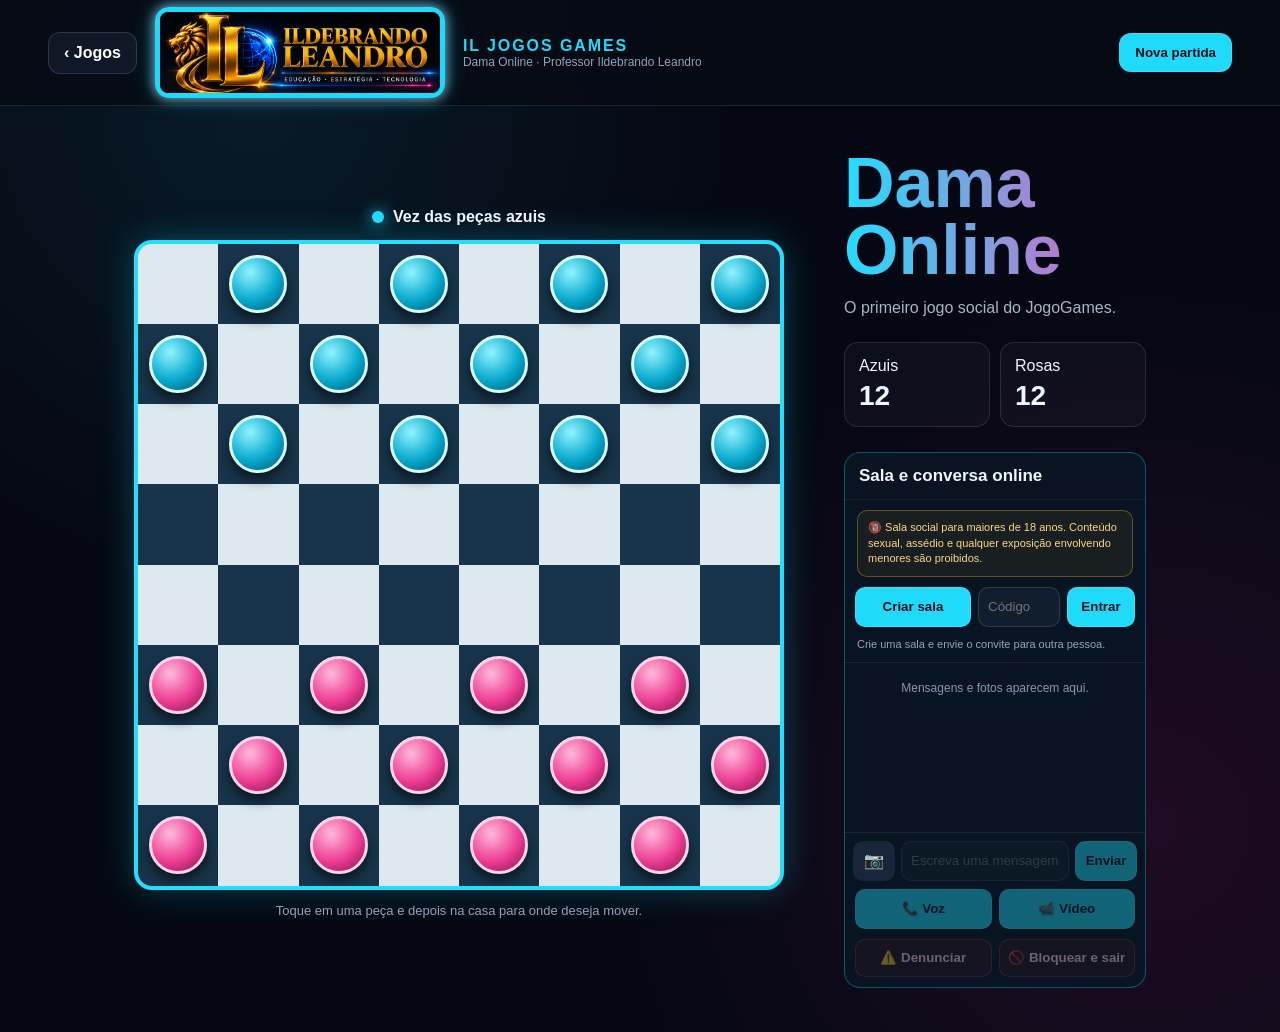
==== Dama-Online/index.html @ f7c9fc2d "Reduz fotos automaticamente antes do envio" ====
<!doctype html><html lang="pt-BR"><head><meta charset="utf-8"><meta name="viewport" content="width=device-width,initial-scale=1,viewport-fit=cover"><meta name="theme-color" content="#050914"><title>Dama Online Grátis | JogoGames</title><meta name="description" content="Jogue Dama Online grátis no celular ou computador. Um jogo social do Professor Ildebrando Leandro no JogoGames."><meta name="author" content="Professor Ildebrando Leandro"><meta name="robots" content="index,follow,max-image-preview:large"><link rel="canonical" href="https://jogogames.github.io/Dama-Online/"><link rel="icon" href="../assets/favicon-32.png"><meta property="og:type" content="website"><meta property="og:locale" content="pt_BR"><meta property="og:site_name" content="JogoGames"><meta property="og:title" content="Dama Online Grátis | JogoGames"><meta property="og:description" content="Jogue damas grátis no celular ou computador."><meta property="og:url" content="https://jogogames.github.io/Dama-Online/"><meta property="og:image" content="https://jogogames.github.io/assets/dama-online.svg"><meta name="twitter:card" content="summary_large_image"><meta name="twitter:title" content="Dama Online Grátis | JogoGames"><meta name="twitter:description" content="Jogue damas grátis no celular ou computador."><meta name="twitter:image" content="https://jogogames.github.io/assets/dama-online.svg"><link rel="stylesheet" href="./style.css?v=9"><link rel="stylesheet" href="./social.css?v=2"><script type="application/ld+json">{"@context":"https://schema.org","@type":"VideoGame","name":"Dama Online","url":"https://jogogames.github.io/Dama-Online/","image":"https://jogogames.github.io/assets/dama-online.svg","author":{"@type":"Person","name":"Professor Ildebrando Leandro"},"applicationCategory":"Game","operatingSystem":"Web Browser","isAccessibleForFree":true,"inLanguage":"pt-BR"}</script></head><body>
<header><a href="../" aria-label="Voltar ao JogoGames">‹ Jogos</a><span class="logo-neon"><img class="game-brand" src="../assets/logo-ildebrando-gold.png" alt="Leão dourado IL"></span><div><strong>IL JOGOS GAMES</strong><span>Dama Online · Professor Ildebrando Leandro</span></div><button id="newGame">Nova partida</button></header>
<main><section class="game"><div class="status"><span id="turnDot"></span><strong id="status">Vez das peças azuis</strong></div><div id="board" class="board" role="grid" aria-label="Tabuleiro de damas"></div><p class="help">Toque em uma peça e depois na casa para onde deseja mover.</p></section><aside><h1>Dama Online</h1><p>O primeiro jogo social do JogoGames.</p><div class="score"><span>Azuis <b id="blueScore">12</b></span><span>Rosas <b id="pinkScore">12</b></span></div><section class="social"><h2>Sala e conversa online</h2><p class="safety-note">🔞 Sala social para maiores de 18 anos. Conteúdo sexual, assédio e qualquer exposição envolvendo menores são proibidos.</p><div class="room-tools"><button class="create-room">Criar sala</button><input id="roomCode" maxlength="6" placeholder="Código"><button class="join-room">Entrar</button></div><p id="roomState" class="room-state">Crie uma sala e envie o convite para outra pessoa.</p><button id="copyInvite" class="copy-invite" hidden>Copiar convite</button><div id="chatMessages" class="chat-messages"><p class="notice">Mensagens e fotos aparecem aqui.</p></div><form id="chatForm" class="chat-form"><label title="Enviar foto">📷<input id="chatPhoto" type="file" accept="image/*" disabled></label><input id="chatText" maxlength="500" placeholder="Escreva uma mensagem..." disabled><button id="chatSend" disabled>Enviar</button></form><div class="call-tools"><button id="voiceCall" disabled>📞 Voz</button><button id="videoCall" disabled>📹 Vídeo</button></div><div class="safety-tools"><button id="reportUser" disabled>⚠️ Denunciar</button><button id="blockUser" disabled>🚫 Bloquear e sair</button><button id="kickUser" hidden disabled>Expulsar da sala</button></div></section></aside></main><section id="videoStage" class="video-stage" hidden><video id="remoteVideo" autoplay playsinline></video><video id="mineVideo" class="mine-video" autoplay muted playsinline></video><button id="endCall">Encerrar</button></section><audio id="remoteAudio" autoplay></audio>
<script src="./peerjs.min.js?v=1"></script><script src="./game.js?v=3"></script><script src="./social.js?v=4"></script></body></html>
---- Dama-Online/style.css ----
:root{color-scheme:dark;font-family:Inter,Arial,sans-serif;color:#eef7ff;background:#050812}*{box-sizing:border-box}body{margin:0;min-height:100dvh;background:radial-gradient(circle at 20% 10%,#0a405255,transparent 35%),radial-gradient(circle at 90% 80%,#68145444,transparent 38%),#050812}header{height:72px;padding:0 clamp(14px,4vw,48px);display:flex;align-items:center;gap:18px;border-bottom:1px solid #ffffff18;background:#070b14dd;position:sticky;top:0;z-index:5}header a,header button{border:1px solid #ffffff22;border-radius:12px;background:#101827;color:#fff;padding:11px 15px;text-decoration:none;font-weight:800}header button{margin-left:auto;background:#20dafa;color:#041017}header div{display:flex;flex-direction:column}header strong{color:#20dafa;letter-spacing:.12em}header span{font-size:12px;color:#91a3b8}main{width:min(1100px,100%);margin:auto;padding:clamp(16px,4vw,44px);display:grid;grid-template-columns:minmax(300px,650px) minmax(230px,1fr);gap:clamp(20px,5vw,60px);align-items:center}.game{min-width:0}.status{display:flex;justify-content:center;align-items:center;gap:9px;margin-bottom:14px}.status span{width:12px;height:12px;border-radius:50%;background:#20dafa;box-shadow:0 0 16px #20dafa}.board{width:min(76dvh,100%);aspect-ratio:1;margin:auto;border:4px solid #23dfff;border-radius:18px;overflow:hidden;display:grid;grid-template-columns:repeat(8,1fr);grid-template-rows:repeat(8,1fr);box-shadow:0 0 35px #18dfff44;background:#dce9ef}.cell{border:0;padding:0;display:grid;place-items:center;background:#dce9ef}.cell.dark{background:#17344a}.piece{width:72%;aspect-ratio:1;border-radius:50%;border:3px solid #d7fbff;background:radial-gradient(circle at 35% 28%,#91f4ff,#08a9ce 55%,#03536d);box-shadow:0 7px 12px #0008;position:relative}.piece.pink{border-color:#ffd4eb;background:radial-gradient(circle at 35% 28%,#ffbadb,#ef3d94 55%,#791647)}.piece.king:after{content:'♛';position:absolute;inset:0;display:grid;place-items:center;color:#fff;font-size:clamp(15px,3vw,28px);text-shadow:0 2px 5px #000}.cell.selected{box-shadow:inset 0 0 0 5px #ffe45e}.cell.target{box-shadow:inset 0 0 0 5px #49f5a5}.help{text-align:center;color:#91a3b8;font-size:13px}aside h1{font-size:clamp(38px,6vw,70px);line-height:.95;margin:0;background:linear-gradient(90deg,#23ddff,#ee55bb);color:transparent;background-clip:text}aside>p{color:#a8b5c6}.score{display:flex;gap:10px;margin:25px 0}.score span{flex:1;border:1px solid #ffffff1d;background:#ffffff08;border-radius:14px;padding:14px}.score b{display:block;font-size:28px;margin-top:5px}.coming{border:1px solid #23ddff55;border-radius:16px;background:#0b1725;padding:18px}.coming strong{color:#23ddff}.coming p{color:#a8b5c6;line-height:1.5;margin-bottom:0}@media(max-width:760px){header{height:64px}header div{display:none}main{grid-template-columns:1fr;padding:14px}.board{width:min(88vw,68dvh)}aside{text-align:center}.coming{text-align:left}}

.game-brand{width:clamp(150px,22vw,270px);height:46px;object-fit:contain;border-radius:8px;filter:drop-shadow(0 0 9px #16ddff66)}@media(max-width:760px){.game-brand{width:min(48vw,220px);height:42px}}

.logo-neon{position:relative;display:grid;place-items:center;padding:3px;border-radius:12px;overflow:hidden;isolation:isolate}.logo-neon:before{content:'';position:absolute;z-index:-1;width:160%;aspect-ratio:1;background:conic-gradient(#20dafa,#ff42ba,#ffd55c,#20dafa);animation:giroNeon 3s linear infinite}.logo-neon:after{content:'';position:absolute;z-index:-1;inset:5px;border-radius:8px;background:#050812}@keyframes giroNeon{to{transform:rotate(1turn)}}@media(prefers-reduced-motion:reduce){.logo-neon:before{animation:none}}

.logo-neon{box-shadow:0 0 9px #20dafa99,0 0 18px #ff42ba55}.logo-neon:after{z-index:2;inset:6px;border:2px solid transparent;border-radius:8px;background:linear-gradient(transparent,transparent) padding-box,conic-gradient(from 180deg,#20dafa,#ff42ba,#ffd55c,#20dafa) border-box;animation:giroNeonDentro 3s linear infinite;pointer-events:none}.game-brand{position:relative;z-index:1}@keyframes giroNeonDentro{to{filter:hue-rotate(360deg)}}@media(prefers-reduced-motion:reduce){.logo-neon:after{animation:none}}

/* Mantém o logotipo totalmente visível e o neon somente na moldura externa. */
.logo-neon:after{display:none}

@property --neon-angle{syntax:'<angle>';initial-value:0deg;inherits:false}.logo-neon{--neon-angle:0deg;background:conic-gradient(from var(--neon-angle),#20dafa,#ff42ba,#ffd55c,#20dafa);animation:molduraNeon 3s linear infinite}.logo-neon:before,.logo-neon:after{display:none!important}.logo-neon .game-brand{display:block;z-index:auto;background:#050812;border-radius:8px}@keyframes molduraNeon{to{--neon-angle:360deg}}@media(prefers-reduced-motion:reduce){.logo-neon{animation:none}}

/* Contorno fino, rente ao tamanho do logotipo. */
.logo-neon{padding:0;background:transparent;border:2px solid #20dafa;overflow:visible;animation:contornoNeon 3s linear infinite}.logo-neon .game-brand{border-radius:8px}@keyframes contornoNeon{0%,100%{border-color:#20dafa;box-shadow:0 0 7px #20dafa,inset 0 0 5px #20dafa}33%{border-color:#ff42ba;box-shadow:0 0 7px #ff42ba,inset 0 0 5px #ff42ba}66%{border-color:#ffd55c;box-shadow:0 0 7px #ffd55c,inset 0 0 5px #ffd55c}}

.logo-neon{border-width:5px;border-radius:14px;box-shadow:0 0 12px currentColor,0 0 24px #20dafa55}.logo-neon .game-brand{border-radius:8px}

/* O logo ocupa toda a moldura sem deformar. */
header{height:auto;min-height:72px;padding-top:7px;padding-bottom:7px}.logo-neon{line-height:0}.logo-neon .game-brand{width:clamp(190px,24vw,280px);height:auto;max-height:none;object-fit:initial}@media(max-width:760px){header{min-height:64px;gap:9px;padding-left:8px;padding-right:8px}.logo-neon .game-brand{width:min(45vw,220px);height:auto}}
---- Dama-Online/social.css ----
.social{margin-top:16px;border:1px solid #20dafa55;border-radius:16px;background:#081421;overflow:hidden;text-align:left}.social h2{margin:0;padding:13px 14px;border-bottom:1px solid #ffffff15;font-size:17px}.room-tools{display:grid;grid-template-columns:1fr 82px 68px;gap:7px;padding:10px}.room-tools button,.room-tools input,.chat-form button,.chat-form input,.call-tools button{height:40px;min-width:0;border:1px solid #ffffff22;border-radius:10px;background:#111e2e;color:#fff;padding:0 9px}.room-tools button,.chat-form button,.call-tools button{background:#20dafa;color:#031018;font-weight:800}.room-state{margin:0;padding:0 12px 9px;color:#91a5bb;font-size:11px;line-height:1.45}.copy-invite{margin:0 10px 10px;width:calc(100% - 20px);height:38px;border:0;border-radius:10px;background:#8c5cff;color:#fff;font-weight:800}.chat-messages{height:170px;overflow:auto;padding:10px;display:flex;flex-direction:column;gap:7px;border-top:1px solid #ffffff12}.chat-messages p{width:fit-content;max-width:86%;margin:0;padding:8px 10px;border-radius:11px;background:#192638;font-size:12px;overflow-wrap:anywhere}.chat-messages .mine{align-self:flex-end;background:#087287}.chat-messages .notice{align-self:center;max-width:100%;background:transparent;color:#8498af;text-align:center}.chat-messages img{display:block;max-width:min(210px,65vw);max-height:180px;border-radius:9px}.chat-form{display:grid;grid-template-columns:42px 1fr 62px;gap:6px;padding:8px;border-top:1px solid #ffffff15}.chat-form label{height:40px;display:grid;place-items:center;border-radius:10px;background:#172638;cursor:pointer}.chat-form label input{display:none}.chat-form :disabled,.call-tools :disabled{opacity:.4}.call-tools{display:flex;gap:7px;padding:0 10px 10px}.call-tools button{flex:1}.video-stage{position:fixed;z-index:50;inset:0;background:#02050af2;display:grid;place-items:center}.video-stage[hidden]{display:none}.video-stage video{width:100%;height:100%;object-fit:cover}.video-stage .mine-video{position:absolute;right:18px;bottom:100px;width:130px;height:185px;border:2px solid #20dafa;border-radius:18px;object-fit:cover}.video-stage button{position:absolute;bottom:25px;border:0;border-radius:16px;background:#ff4068;color:#fff;padding:16px 24px;font-weight:900}@media(max-width:760px){.room-tools{grid-template-columns:1fr 76px}.room-tools .create-room{grid-column:1/3}.video-stage .mine-video{width:95px;height:135px}}

.safety-note{margin:10px 12px 0;padding:9px 10px;border:1px solid #ffb02055;border-radius:10px;background:#ffb02012;color:#ffd58a;font-size:11px;line-height:1.4}.safety-tools{display:grid;grid-template-columns:1fr 1fr;gap:7px;padding:0 10px 10px}.safety-tools button{min-height:38px;border:1px solid #ff668055;border-radius:10px;background:#291421;color:#ffd8df;font-weight:800}.safety-tools button:disabled{opacity:.4}.safety-tools #kickUser{grid-column:1/-1;background:#5d1c2b;color:#fff}
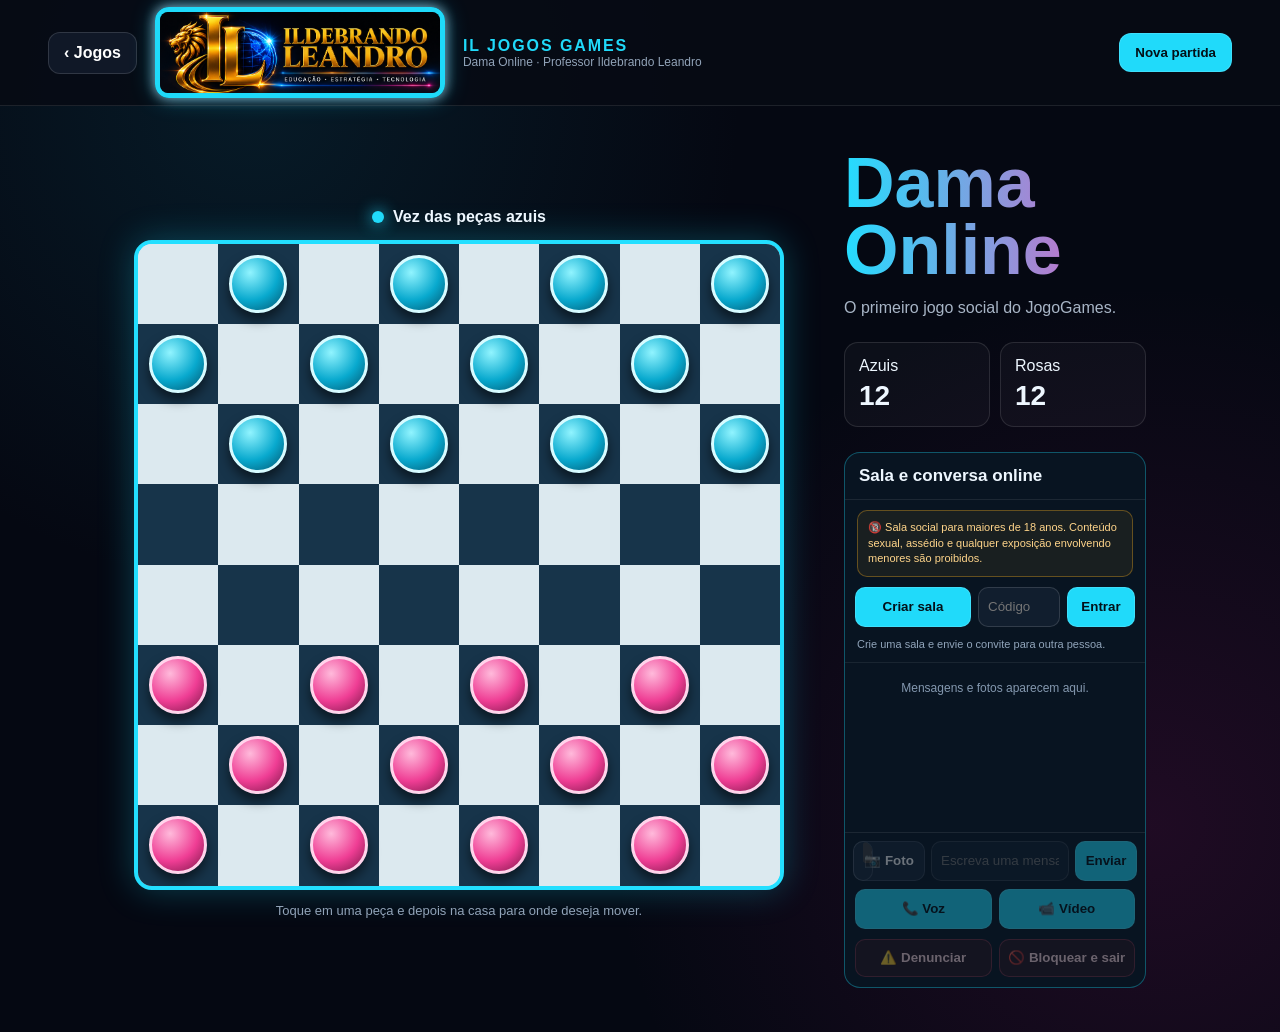
==== commit 8e391e9d: "Cria botao de foto compativel com celular" ====
--- a/Dama-Online/index.html
+++ b/Dama-Online/index.html
@@ -1,4 +1,4 @@
-<!doctype html><html lang="pt-BR"><head><meta charset="utf-8"><meta name="viewport" content="width=device-width,initial-scale=1,viewport-fit=cover"><meta name="theme-color" content="#050914"><title>Dama Online Grátis | JogoGames</title><meta name="description" content="Jogue Dama Online grátis no celular ou computador. Um jogo social do Professor Ildebrando Leandro no JogoGames."><meta name="author" content="Professor Ildebrando Leandro"><meta name="robots" content="index,follow,max-image-preview:large"><link rel="canonical" href="https://jogogames.github.io/Dama-Online/"><link rel="icon" href="../assets/favicon-32.png"><meta property="og:type" content="website"><meta property="og:locale" content="pt_BR"><meta property="og:site_name" content="JogoGames"><meta property="og:title" content="Dama Online Grátis | JogoGames"><meta property="og:description" content="Jogue damas grátis no celular ou computador."><meta property="og:url" content="https://jogogames.github.io/Dama-Online/"><meta property="og:image" content="https://jogogames.github.io/assets/dama-online.svg"><meta name="twitter:card" content="summary_large_image"><meta name="twitter:title" content="Dama Online Grátis | JogoGames"><meta name="twitter:description" content="Jogue damas grátis no celular ou computador."><meta name="twitter:image" content="https://jogogames.github.io/assets/dama-online.svg"><link rel="stylesheet" href="./style.css?v=9"><link rel="stylesheet" href="./social.css?v=2"><script type="application/ld+json">{"@context":"https://schema.org","@type":"VideoGame","name":"Dama Online","url":"https://jogogames.github.io/Dama-Online/","image":"https://jogogames.github.io/assets/dama-online.svg","author":{"@type":"Person","name":"Professor Ildebrando Leandro"},"applicationCategory":"Game","operatingSystem":"Web Browser","isAccessibleForFree":true,"inLanguage":"pt-BR"}</script></head><body>
+<!doctype html><html lang="pt-BR"><head><meta charset="utf-8"><meta name="viewport" content="width=device-width,initial-scale=1,viewport-fit=cover"><meta name="theme-color" content="#050914"><title>Dama Online Grátis | JogoGames</title><meta name="description" content="Jogue Dama Online grátis no celular ou computador. Um jogo social do Professor Ildebrando Leandro no JogoGames."><meta name="author" content="Professor Ildebrando Leandro"><meta name="robots" content="index,follow,max-image-preview:large"><link rel="canonical" href="https://jogogames.github.io/Dama-Online/"><link rel="icon" href="../assets/favicon-32.png"><meta property="og:type" content="website"><meta property="og:locale" content="pt_BR"><meta property="og:site_name" content="JogoGames"><meta property="og:title" content="Dama Online Grátis | JogoGames"><meta property="og:description" content="Jogue damas grátis no celular ou computador."><meta property="og:url" content="https://jogogames.github.io/Dama-Online/"><meta property="og:image" content="https://jogogames.github.io/assets/dama-online.svg"><meta name="twitter:card" content="summary_large_image"><meta name="twitter:title" content="Dama Online Grátis | JogoGames"><meta name="twitter:description" content="Jogue damas grátis no celular ou computador."><meta name="twitter:image" content="https://jogogames.github.io/assets/dama-online.svg"><link rel="stylesheet" href="./style.css?v=9"><link rel="stylesheet" href="./social.css?v=3"><script type="application/ld+json">{"@context":"https://schema.org","@type":"VideoGame","name":"Dama Online","url":"https://jogogames.github.io/Dama-Online/","image":"https://jogogames.github.io/assets/dama-online.svg","author":{"@type":"Person","name":"Professor Ildebrando Leandro"},"applicationCategory":"Game","operatingSystem":"Web Browser","isAccessibleForFree":true,"inLanguage":"pt-BR"}</script></head><body>
 <header><a href="../" aria-label="Voltar ao JogoGames">‹ Jogos</a><span class="logo-neon"><img class="game-brand" src="../assets/logo-ildebrando-gold.png" alt="Leão dourado IL"></span><div><strong>IL JOGOS GAMES</strong><span>Dama Online · Professor Ildebrando Leandro</span></div><button id="newGame">Nova partida</button></header>
-<main><section class="game"><div class="status"><span id="turnDot"></span><strong id="status">Vez das peças azuis</strong></div><div id="board" class="board" role="grid" aria-label="Tabuleiro de damas"></div><p class="help">Toque em uma peça e depois na casa para onde deseja mover.</p></section><aside><h1>Dama Online</h1><p>O primeiro jogo social do JogoGames.</p><div class="score"><span>Azuis <b id="blueScore">12</b></span><span>Rosas <b id="pinkScore">12</b></span></div><section class="social"><h2>Sala e conversa online</h2><p class="safety-note">🔞 Sala social para maiores de 18 anos. Conteúdo sexual, assédio e qualquer exposição envolvendo menores são proibidos.</p><div class="room-tools"><button class="create-room">Criar sala</button><input id="roomCode" maxlength="6" placeholder="Código"><button class="join-room">Entrar</button></div><p id="roomState" class="room-state">Crie uma sala e envie o convite para outra pessoa.</p><button id="copyInvite" class="copy-invite" hidden>Copiar convite</button><div id="chatMessages" class="chat-messages"><p class="notice">Mensagens e fotos aparecem aqui.</p></div><form id="chatForm" class="chat-form"><label title="Enviar foto">📷<input id="chatPhoto" type="file" accept="image/*" disabled></label><input id="chatText" maxlength="500" placeholder="Escreva uma mensagem..." disabled><button id="chatSend" disabled>Enviar</button></form><div class="call-tools"><button id="voiceCall" disabled>📞 Voz</button><button id="videoCall" disabled>📹 Vídeo</button></div><div class="safety-tools"><button id="reportUser" disabled>⚠️ Denunciar</button><button id="blockUser" disabled>🚫 Bloquear e sair</button><button id="kickUser" hidden disabled>Expulsar da sala</button></div></section></aside></main><section id="videoStage" class="video-stage" hidden><video id="remoteVideo" autoplay playsinline></video><video id="mineVideo" class="mine-video" autoplay muted playsinline></video><button id="endCall">Encerrar</button></section><audio id="remoteAudio" autoplay></audio>
-<script src="./peerjs.min.js?v=1"></script><script src="./game.js?v=3"></script><script src="./social.js?v=4"></script></body></html>
+<main><section class="game"><div class="status"><span id="turnDot"></span><strong id="status">Vez das peças azuis</strong></div><div id="board" class="board" role="grid" aria-label="Tabuleiro de damas"></div><p class="help">Toque em uma peça e depois na casa para onde deseja mover.</p></section><aside><h1>Dama Online</h1><p>O primeiro jogo social do JogoGames.</p><div class="score"><span>Azuis <b id="blueScore">12</b></span><span>Rosas <b id="pinkScore">12</b></span></div><section class="social"><h2>Sala e conversa online</h2><p class="safety-note">🔞 Sala social para maiores de 18 anos. Conteúdo sexual, assédio e qualquer exposição envolvendo menores são proibidos.</p><div class="room-tools"><button class="create-room">Criar sala</button><input id="roomCode" maxlength="6" placeholder="Código"><button class="join-room">Entrar</button></div><p id="roomState" class="room-state">Crie uma sala e envie o convite para outra pessoa.</p><button id="copyInvite" class="copy-invite" hidden>Copiar convite</button><div id="chatMessages" class="chat-messages"><p class="notice">Mensagens e fotos aparecem aqui.</p></div><form id="chatForm" class="chat-form"><button type="button" id="photoButton" disabled>📷 Foto</button><input id="chatPhoto" class="photo-input" type="file" accept="image/*" disabled><input id="chatText" maxlength="500" placeholder="Escreva uma mensagem..." disabled><button id="chatSend" disabled>Enviar</button></form><div class="call-tools"><button id="voiceCall" disabled>📞 Voz</button><button id="videoCall" disabled>📹 Vídeo</button></div><div class="safety-tools"><button id="reportUser" disabled>⚠️ Denunciar</button><button id="blockUser" disabled>🚫 Bloquear e sair</button><button id="kickUser" hidden disabled>Expulsar da sala</button></div></section></aside></main><section id="videoStage" class="video-stage" hidden><video id="remoteVideo" autoplay playsinline></video><video id="mineVideo" class="mine-video" autoplay muted playsinline></video><button id="endCall">Encerrar</button></section><audio id="remoteAudio" autoplay></audio>
+<script src="./peerjs.min.js?v=1"></script><script src="./game.js?v=3"></script><script src="./social.js?v=6"></script></body></html>
--- a/Dama-Online/social.css
+++ b/Dama-Online/social.css
@@ -1,3 +1,5 @@
 .social{margin-top:16px;border:1px solid #20dafa55;border-radius:16px;background:#081421;overflow:hidden;text-align:left}.social h2{margin:0;padding:13px 14px;border-bottom:1px solid #ffffff15;font-size:17px}.room-tools{display:grid;grid-template-columns:1fr 82px 68px;gap:7px;padding:10px}.room-tools button,.room-tools input,.chat-form button,.chat-form input,.call-tools button{height:40px;min-width:0;border:1px solid #ffffff22;border-radius:10px;background:#111e2e;color:#fff;padding:0 9px}.room-tools button,.chat-form button,.call-tools button{background:#20dafa;color:#031018;font-weight:800}.room-state{margin:0;padding:0 12px 9px;color:#91a5bb;font-size:11px;line-height:1.45}.copy-invite{margin:0 10px 10px;width:calc(100% - 20px);height:38px;border:0;border-radius:10px;background:#8c5cff;color:#fff;font-weight:800}.chat-messages{height:170px;overflow:auto;padding:10px;display:flex;flex-direction:column;gap:7px;border-top:1px solid #ffffff12}.chat-messages p{width:fit-content;max-width:86%;margin:0;padding:8px 10px;border-radius:11px;background:#192638;font-size:12px;overflow-wrap:anywhere}.chat-messages .mine{align-self:flex-end;background:#087287}.chat-messages .notice{align-self:center;max-width:100%;background:transparent;color:#8498af;text-align:center}.chat-messages img{display:block;max-width:min(210px,65vw);max-height:180px;border-radius:9px}.chat-form{display:grid;grid-template-columns:42px 1fr 62px;gap:6px;padding:8px;border-top:1px solid #ffffff15}.chat-form label{height:40px;display:grid;place-items:center;border-radius:10px;background:#172638;cursor:pointer}.chat-form label input{display:none}.chat-form :disabled,.call-tools :disabled{opacity:.4}.call-tools{display:flex;gap:7px;padding:0 10px 10px}.call-tools button{flex:1}.video-stage{position:fixed;z-index:50;inset:0;background:#02050af2;display:grid;place-items:center}.video-stage[hidden]{display:none}.video-stage video{width:100%;height:100%;object-fit:cover}.video-stage .mine-video{position:absolute;right:18px;bottom:100px;width:130px;height:185px;border:2px solid #20dafa;border-radius:18px;object-fit:cover}.video-stage button{position:absolute;bottom:25px;border:0;border-radius:16px;background:#ff4068;color:#fff;padding:16px 24px;font-weight:900}@media(max-width:760px){.room-tools{grid-template-columns:1fr 76px}.room-tools .create-room{grid-column:1/3}.video-stage .mine-video{width:95px;height:135px}}
 
 .safety-note{margin:10px 12px 0;padding:9px 10px;border:1px solid #ffb02055;border-radius:10px;background:#ffb02012;color:#ffd58a;font-size:11px;line-height:1.4}.safety-tools{display:grid;grid-template-columns:1fr 1fr;gap:7px;padding:0 10px 10px}.safety-tools button{min-height:38px;border:1px solid #ff668055;border-radius:10px;background:#291421;color:#ffd8df;font-weight:800}.safety-tools button:disabled{opacity:.4}.safety-tools #kickUser{grid-column:1/-1;background:#5d1c2b;color:#fff}
+
+.chat-form{grid-template-columns:72px 1fr 62px}.chat-form #photoButton{padding:0 7px;background:#172638;color:#fff}.photo-input{position:absolute;width:1px;height:1px;opacity:0;pointer-events:none}
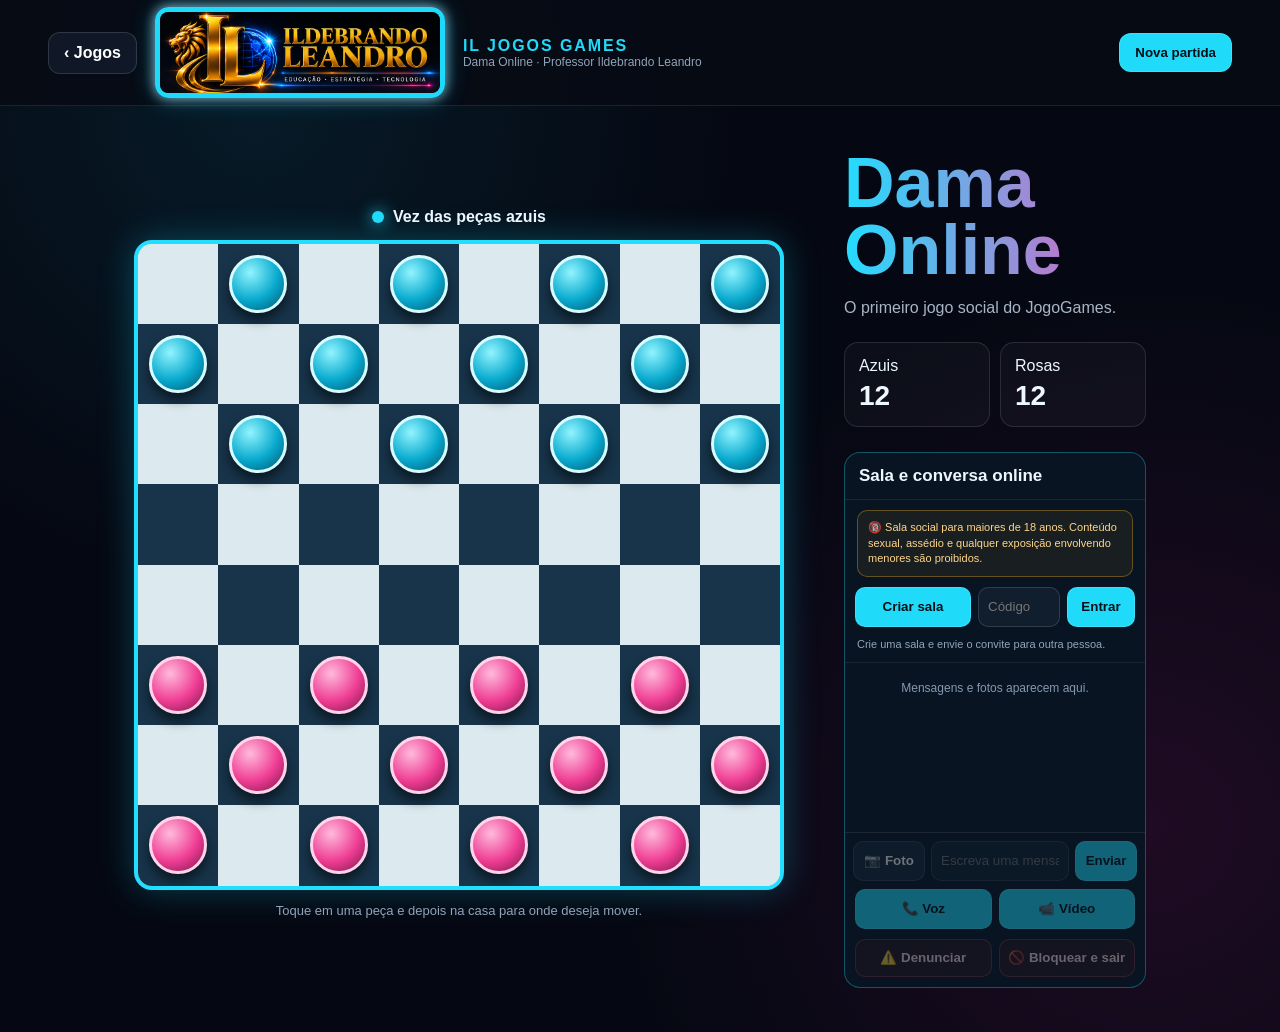
==== commit 8a838ec1: "Usa seletor nativo de fotos no celular" ====
--- a/Dama-Online/index.html
+++ b/Dama-Online/index.html
@@ -1,4 +1,4 @@
-<!doctype html><html lang="pt-BR"><head><meta charset="utf-8"><meta name="viewport" content="width=device-width,initial-scale=1,viewport-fit=cover"><meta name="theme-color" content="#050914"><title>Dama Online Grátis | JogoGames</title><meta name="description" content="Jogue Dama Online grátis no celular ou computador. Um jogo social do Professor Ildebrando Leandro no JogoGames."><meta name="author" content="Professor Ildebrando Leandro"><meta name="robots" content="index,follow,max-image-preview:large"><link rel="canonical" href="https://jogogames.github.io/Dama-Online/"><link rel="icon" href="../assets/favicon-32.png"><meta property="og:type" content="website"><meta property="og:locale" content="pt_BR"><meta property="og:site_name" content="JogoGames"><meta property="og:title" content="Dama Online Grátis | JogoGames"><meta property="og:description" content="Jogue damas grátis no celular ou computador."><meta property="og:url" content="https://jogogames.github.io/Dama-Online/"><meta property="og:image" content="https://jogogames.github.io/assets/dama-online.svg"><meta name="twitter:card" content="summary_large_image"><meta name="twitter:title" content="Dama Online Grátis | JogoGames"><meta name="twitter:description" content="Jogue damas grátis no celular ou computador."><meta name="twitter:image" content="https://jogogames.github.io/assets/dama-online.svg"><link rel="stylesheet" href="./style.css?v=9"><link rel="stylesheet" href="./social.css?v=3"><script type="application/ld+json">{"@context":"https://schema.org","@type":"VideoGame","name":"Dama Online","url":"https://jogogames.github.io/Dama-Online/","image":"https://jogogames.github.io/assets/dama-online.svg","author":{"@type":"Person","name":"Professor Ildebrando Leandro"},"applicationCategory":"Game","operatingSystem":"Web Browser","isAccessibleForFree":true,"inLanguage":"pt-BR"}</script></head><body>
+<!doctype html><html lang="pt-BR"><head><meta charset="utf-8"><meta name="viewport" content="width=device-width,initial-scale=1,viewport-fit=cover"><meta name="theme-color" content="#050914"><title>Dama Online Grátis | JogoGames</title><meta name="description" content="Jogue Dama Online grátis no celular ou computador. Um jogo social do Professor Ildebrando Leandro no JogoGames."><meta name="author" content="Professor Ildebrando Leandro"><meta name="robots" content="index,follow,max-image-preview:large"><link rel="canonical" href="https://jogogames.github.io/Dama-Online/"><link rel="icon" href="../assets/favicon-32.png"><meta property="og:type" content="website"><meta property="og:locale" content="pt_BR"><meta property="og:site_name" content="JogoGames"><meta property="og:title" content="Dama Online Grátis | JogoGames"><meta property="og:description" content="Jogue damas grátis no celular ou computador."><meta property="og:url" content="https://jogogames.github.io/Dama-Online/"><meta property="og:image" content="https://jogogames.github.io/assets/dama-online.svg"><meta name="twitter:card" content="summary_large_image"><meta name="twitter:title" content="Dama Online Grátis | JogoGames"><meta name="twitter:description" content="Jogue damas grátis no celular ou computador."><meta name="twitter:image" content="https://jogogames.github.io/assets/dama-online.svg"><link rel="stylesheet" href="./style.css?v=9"><link rel="stylesheet" href="./social.css?v=4"><script type="application/ld+json">{"@context":"https://schema.org","@type":"VideoGame","name":"Dama Online","url":"https://jogogames.github.io/Dama-Online/","image":"https://jogogames.github.io/assets/dama-online.svg","author":{"@type":"Person","name":"Professor Ildebrando Leandro"},"applicationCategory":"Game","operatingSystem":"Web Browser","isAccessibleForFree":true,"inLanguage":"pt-BR"}</script></head><body>
 <header><a href="../" aria-label="Voltar ao JogoGames">‹ Jogos</a><span class="logo-neon"><img class="game-brand" src="../assets/logo-ildebrando-gold.png" alt="Leão dourado IL"></span><div><strong>IL JOGOS GAMES</strong><span>Dama Online · Professor Ildebrando Leandro</span></div><button id="newGame">Nova partida</button></header>
 <main><section class="game"><div class="status"><span id="turnDot"></span><strong id="status">Vez das peças azuis</strong></div><div id="board" class="board" role="grid" aria-label="Tabuleiro de damas"></div><p class="help">Toque em uma peça e depois na casa para onde deseja mover.</p></section><aside><h1>Dama Online</h1><p>O primeiro jogo social do JogoGames.</p><div class="score"><span>Azuis <b id="blueScore">12</b></span><span>Rosas <b id="pinkScore">12</b></span></div><section class="social"><h2>Sala e conversa online</h2><p class="safety-note">🔞 Sala social para maiores de 18 anos. Conteúdo sexual, assédio e qualquer exposição envolvendo menores são proibidos.</p><div class="room-tools"><button class="create-room">Criar sala</button><input id="roomCode" maxlength="6" placeholder="Código"><button class="join-room">Entrar</button></div><p id="roomState" class="room-state">Crie uma sala e envie o convite para outra pessoa.</p><button id="copyInvite" class="copy-invite" hidden>Copiar convite</button><div id="chatMessages" class="chat-messages"><p class="notice">Mensagens e fotos aparecem aqui.</p></div><form id="chatForm" class="chat-form"><button type="button" id="photoButton" disabled>📷 Foto</button><input id="chatPhoto" class="photo-input" type="file" accept="image/*" disabled><input id="chatText" maxlength="500" placeholder="Escreva uma mensagem..." disabled><button id="chatSend" disabled>Enviar</button></form><div class="call-tools"><button id="voiceCall" disabled>📞 Voz</button><button id="videoCall" disabled>📹 Vídeo</button></div><div class="safety-tools"><button id="reportUser" disabled>⚠️ Denunciar</button><button id="blockUser" disabled>🚫 Bloquear e sair</button><button id="kickUser" hidden disabled>Expulsar da sala</button></div></section></aside></main><section id="videoStage" class="video-stage" hidden><video id="remoteVideo" autoplay playsinline></video><video id="mineVideo" class="mine-video" autoplay muted playsinline></video><button id="endCall">Encerrar</button></section><audio id="remoteAudio" autoplay></audio>
 <script src="./peerjs.min.js?v=1"></script><script src="./game.js?v=3"></script><script src="./social.js?v=6"></script></body></html>
--- a/Dama-Online/social.css
+++ b/Dama-Online/social.css
@@ -3,3 +3,6 @@
 .safety-note{margin:10px 12px 0;padding:9px 10px;border:1px solid #ffb02055;border-radius:10px;background:#ffb02012;color:#ffd58a;font-size:11px;line-height:1.4}.safety-tools{display:grid;grid-template-columns:1fr 1fr;gap:7px;padding:0 10px 10px}.safety-tools button{min-height:38px;border:1px solid #ff668055;border-radius:10px;background:#291421;color:#ffd8df;font-weight:800}.safety-tools button:disabled{opacity:.4}.safety-tools #kickUser{grid-column:1/-1;background:#5d1c2b;color:#fff}
 
 .chat-form{grid-template-columns:72px 1fr 62px}.chat-form #photoButton{padding:0 7px;background:#172638;color:#fff}.photo-input{position:absolute;width:1px;height:1px;opacity:0;pointer-events:none}
+
+/* O seletor nativo fica sobre o botão: funciona em navegadores móveis que bloqueiam cliques simulados. */
+.chat-form{position:relative}.chat-form #photoButton{pointer-events:none}.chat-form .photo-input{position:absolute;left:8px;top:8px;width:72px;height:40px;opacity:0;pointer-events:auto;z-index:3;cursor:pointer}
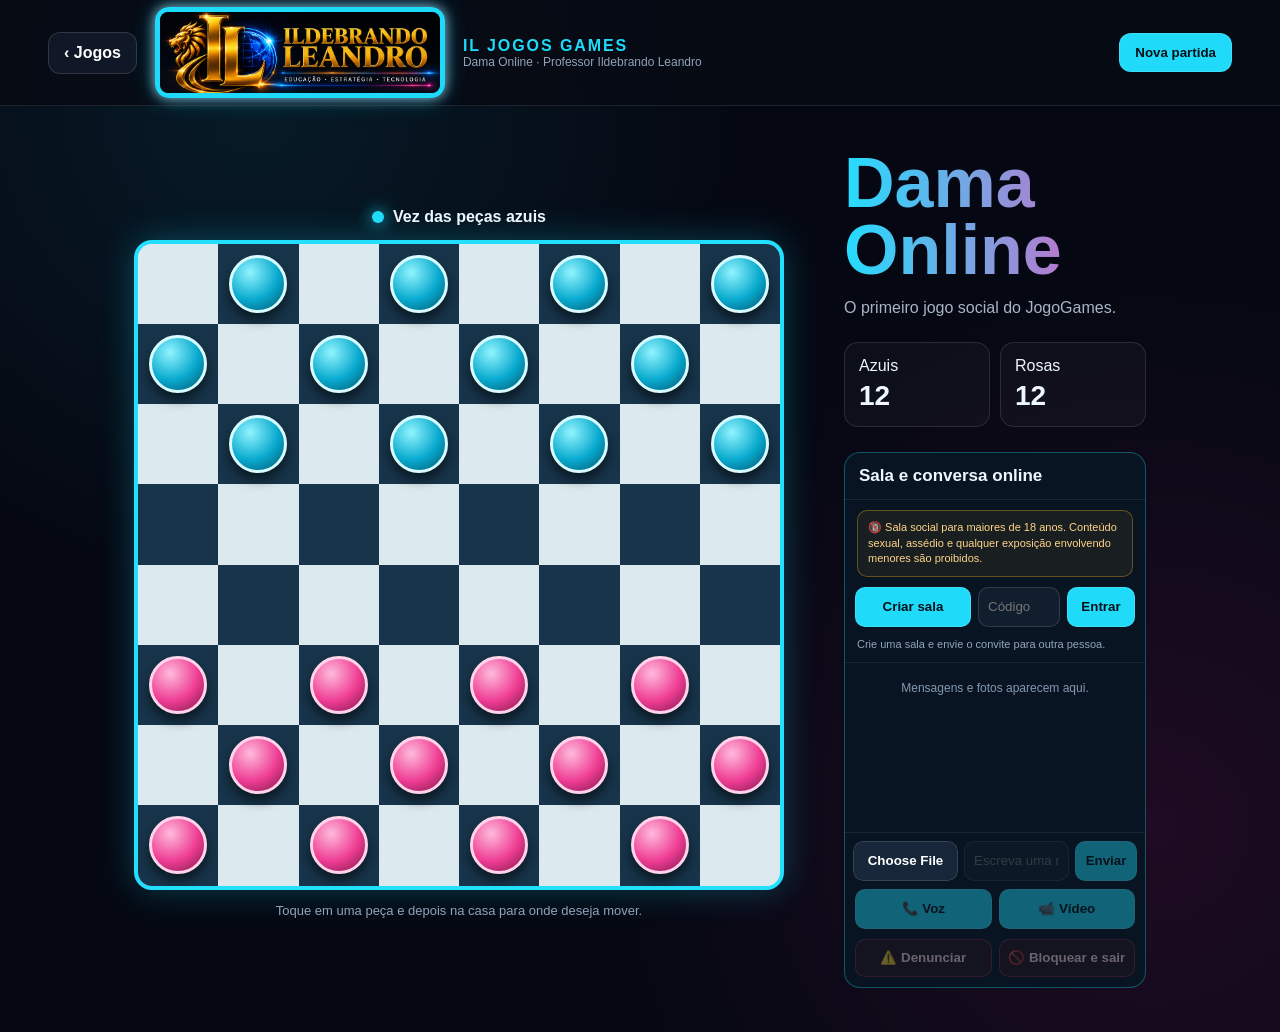
==== commit c6e558cf: "Exibe seletor nativo de foto para celular" ====
--- a/Dama-Online/index.html
+++ b/Dama-Online/index.html
@@ -1,4 +1,4 @@
-<!doctype html><html lang="pt-BR"><head><meta charset="utf-8"><meta name="viewport" content="width=device-width,initial-scale=1,viewport-fit=cover"><meta name="theme-color" content="#050914"><title>Dama Online Grátis | JogoGames</title><meta name="description" content="Jogue Dama Online grátis no celular ou computador. Um jogo social do Professor Ildebrando Leandro no JogoGames."><meta name="author" content="Professor Ildebrando Leandro"><meta name="robots" content="index,follow,max-image-preview:large"><link rel="canonical" href="https://jogogames.github.io/Dama-Online/"><link rel="icon" href="../assets/favicon-32.png"><meta property="og:type" content="website"><meta property="og:locale" content="pt_BR"><meta property="og:site_name" content="JogoGames"><meta property="og:title" content="Dama Online Grátis | JogoGames"><meta property="og:description" content="Jogue damas grátis no celular ou computador."><meta property="og:url" content="https://jogogames.github.io/Dama-Online/"><meta property="og:image" content="https://jogogames.github.io/assets/dama-online.svg"><meta name="twitter:card" content="summary_large_image"><meta name="twitter:title" content="Dama Online Grátis | JogoGames"><meta name="twitter:description" content="Jogue damas grátis no celular ou computador."><meta name="twitter:image" content="https://jogogames.github.io/assets/dama-online.svg"><link rel="stylesheet" href="./style.css?v=9"><link rel="stylesheet" href="./social.css?v=4"><script type="application/ld+json">{"@context":"https://schema.org","@type":"VideoGame","name":"Dama Online","url":"https://jogogames.github.io/Dama-Online/","image":"https://jogogames.github.io/assets/dama-online.svg","author":{"@type":"Person","name":"Professor Ildebrando Leandro"},"applicationCategory":"Game","operatingSystem":"Web Browser","isAccessibleForFree":true,"inLanguage":"pt-BR"}</script></head><body>
+<!doctype html><html lang="pt-BR"><head><meta charset="utf-8"><meta name="viewport" content="width=device-width,initial-scale=1,viewport-fit=cover"><meta name="theme-color" content="#050914"><title>Dama Online Grátis | JogoGames</title><meta name="description" content="Jogue Dama Online grátis no celular ou computador. Um jogo social do Professor Ildebrando Leandro no JogoGames."><meta name="author" content="Professor Ildebrando Leandro"><meta name="robots" content="index,follow,max-image-preview:large"><link rel="canonical" href="https://jogogames.github.io/Dama-Online/"><link rel="icon" href="../assets/favicon-32.png"><meta property="og:type" content="website"><meta property="og:locale" content="pt_BR"><meta property="og:site_name" content="JogoGames"><meta property="og:title" content="Dama Online Grátis | JogoGames"><meta property="og:description" content="Jogue damas grátis no celular ou computador."><meta property="og:url" content="https://jogogames.github.io/Dama-Online/"><meta property="og:image" content="https://jogogames.github.io/assets/dama-online.svg"><meta name="twitter:card" content="summary_large_image"><meta name="twitter:title" content="Dama Online Grátis | JogoGames"><meta name="twitter:description" content="Jogue damas grátis no celular ou computador."><meta name="twitter:image" content="https://jogogames.github.io/assets/dama-online.svg"><link rel="stylesheet" href="./style.css?v=9"><link rel="stylesheet" href="./social.css?v=5"><script type="application/ld+json">{"@context":"https://schema.org","@type":"VideoGame","name":"Dama Online","url":"https://jogogames.github.io/Dama-Online/","image":"https://jogogames.github.io/assets/dama-online.svg","author":{"@type":"Person","name":"Professor Ildebrando Leandro"},"applicationCategory":"Game","operatingSystem":"Web Browser","isAccessibleForFree":true,"inLanguage":"pt-BR"}</script></head><body>
 <header><a href="../" aria-label="Voltar ao JogoGames">‹ Jogos</a><span class="logo-neon"><img class="game-brand" src="../assets/logo-ildebrando-gold.png" alt="Leão dourado IL"></span><div><strong>IL JOGOS GAMES</strong><span>Dama Online · Professor Ildebrando Leandro</span></div><button id="newGame">Nova partida</button></header>
-<main><section class="game"><div class="status"><span id="turnDot"></span><strong id="status">Vez das peças azuis</strong></div><div id="board" class="board" role="grid" aria-label="Tabuleiro de damas"></div><p class="help">Toque em uma peça e depois na casa para onde deseja mover.</p></section><aside><h1>Dama Online</h1><p>O primeiro jogo social do JogoGames.</p><div class="score"><span>Azuis <b id="blueScore">12</b></span><span>Rosas <b id="pinkScore">12</b></span></div><section class="social"><h2>Sala e conversa online</h2><p class="safety-note">🔞 Sala social para maiores de 18 anos. Conteúdo sexual, assédio e qualquer exposição envolvendo menores são proibidos.</p><div class="room-tools"><button class="create-room">Criar sala</button><input id="roomCode" maxlength="6" placeholder="Código"><button class="join-room">Entrar</button></div><p id="roomState" class="room-state">Crie uma sala e envie o convite para outra pessoa.</p><button id="copyInvite" class="copy-invite" hidden>Copiar convite</button><div id="chatMessages" class="chat-messages"><p class="notice">Mensagens e fotos aparecem aqui.</p></div><form id="chatForm" class="chat-form"><button type="button" id="photoButton" disabled>📷 Foto</button><input id="chatPhoto" class="photo-input" type="file" accept="image/*" disabled><input id="chatText" maxlength="500" placeholder="Escreva uma mensagem..." disabled><button id="chatSend" disabled>Enviar</button></form><div class="call-tools"><button id="voiceCall" disabled>📞 Voz</button><button id="videoCall" disabled>📹 Vídeo</button></div><div class="safety-tools"><button id="reportUser" disabled>⚠️ Denunciar</button><button id="blockUser" disabled>🚫 Bloquear e sair</button><button id="kickUser" hidden disabled>Expulsar da sala</button></div></section></aside></main><section id="videoStage" class="video-stage" hidden><video id="remoteVideo" autoplay playsinline></video><video id="mineVideo" class="mine-video" autoplay muted playsinline></video><button id="endCall">Encerrar</button></section><audio id="remoteAudio" autoplay></audio>
-<script src="./peerjs.min.js?v=1"></script><script src="./game.js?v=3"></script><script src="./social.js?v=6"></script></body></html>
+<main><section class="game"><div class="status"><span id="turnDot"></span><strong id="status">Vez das peças azuis</strong></div><div id="board" class="board" role="grid" aria-label="Tabuleiro de damas"></div><p class="help">Toque em uma peça e depois na casa para onde deseja mover.</p></section><aside><h1>Dama Online</h1><p>O primeiro jogo social do JogoGames.</p><div class="score"><span>Azuis <b id="blueScore">12</b></span><span>Rosas <b id="pinkScore">12</b></span></div><section class="social"><h2>Sala e conversa online</h2><p class="safety-note">🔞 Sala social para maiores de 18 anos. Conteúdo sexual, assédio e qualquer exposição envolvendo menores são proibidos.</p><div class="room-tools"><button class="create-room">Criar sala</button><input id="roomCode" maxlength="6" placeholder="Código"><button class="join-room">Entrar</button></div><p id="roomState" class="room-state">Crie uma sala e envie o convite para outra pessoa.</p><button id="copyInvite" class="copy-invite" hidden>Copiar convite</button><div id="chatMessages" class="chat-messages"><p class="notice">Mensagens e fotos aparecem aqui.</p></div><form id="chatForm" class="chat-form"><input id="chatPhoto" class="photo-input-native" type="file" accept="image/*" aria-label="Escolher foto" disabled><input id="chatText" maxlength="500" placeholder="Escreva uma mensagem..." disabled><button id="chatSend" disabled>Enviar</button></form><div class="call-tools"><button id="voiceCall" disabled>📞 Voz</button><button id="videoCall" disabled>📹 Vídeo</button></div><div class="safety-tools"><button id="reportUser" disabled>⚠️ Denunciar</button><button id="blockUser" disabled>🚫 Bloquear e sair</button><button id="kickUser" hidden disabled>Expulsar da sala</button></div></section></aside></main><section id="videoStage" class="video-stage" hidden><video id="remoteVideo" autoplay playsinline></video><video id="mineVideo" class="mine-video" autoplay muted playsinline></video><button id="endCall">Encerrar</button></section><audio id="remoteAudio" autoplay></audio>
+<script src="./peerjs.min.js?v=1"></script><script src="./game.js?v=3"></script><script src="./social.js?v=7"></script></body></html>
--- a/Dama-Online/social.css
+++ b/Dama-Online/social.css
@@ -6,3 +6,6 @@
 
 /* O seletor nativo fica sobre o botão: funciona em navegadores móveis que bloqueiam cliques simulados. */
 .chat-form{position:relative}.chat-form #photoButton{pointer-events:none}.chat-form .photo-input{position:absolute;left:8px;top:8px;width:72px;height:40px;opacity:0;pointer-events:auto;z-index:3;cursor:pointer}
+
+/* Seletor nativo visível: compatibilidade máxima com celular. */
+.chat-form{grid-template-columns:105px 1fr 62px}.chat-form .photo-input-native{position:static;width:105px;height:40px;opacity:1;pointer-events:auto;color:transparent;padding:0;border:0;background:transparent}.photo-input-native::file-selector-button{width:105px;height:40px;border:1px solid #ffffff22;border-radius:10px;background:#172638;color:#fff;font-weight:800;cursor:pointer}
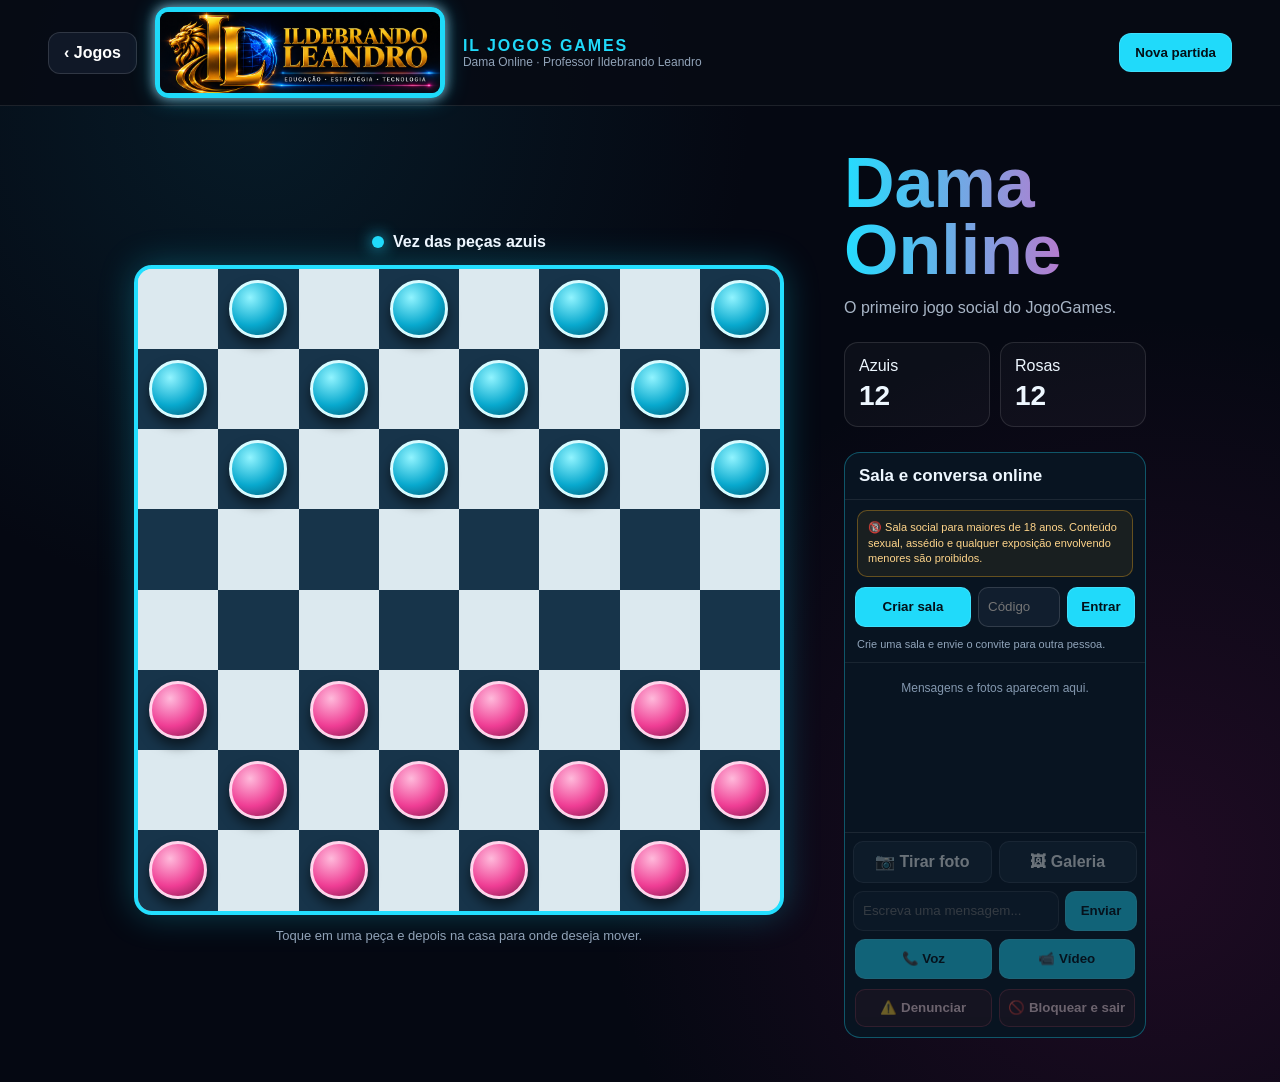
==== commit 3dc889a0: "Separa camera e galeria nas fotos da Dama" ====
--- a/Dama-Online/index.html
+++ b/Dama-Online/index.html
@@ -1,4 +1,4 @@
-<!doctype html><html lang="pt-BR"><head><meta charset="utf-8"><meta name="viewport" content="width=device-width,initial-scale=1,viewport-fit=cover"><meta name="theme-color" content="#050914"><title>Dama Online Grátis | JogoGames</title><meta name="description" content="Jogue Dama Online grátis no celular ou computador. Um jogo social do Professor Ildebrando Leandro no JogoGames."><meta name="author" content="Professor Ildebrando Leandro"><meta name="robots" content="index,follow,max-image-preview:large"><link rel="canonical" href="https://jogogames.github.io/Dama-Online/"><link rel="icon" href="../assets/favicon-32.png"><meta property="og:type" content="website"><meta property="og:locale" content="pt_BR"><meta property="og:site_name" content="JogoGames"><meta property="og:title" content="Dama Online Grátis | JogoGames"><meta property="og:description" content="Jogue damas grátis no celular ou computador."><meta property="og:url" content="https://jogogames.github.io/Dama-Online/"><meta property="og:image" content="https://jogogames.github.io/assets/dama-online.svg"><meta name="twitter:card" content="summary_large_image"><meta name="twitter:title" content="Dama Online Grátis | JogoGames"><meta name="twitter:description" content="Jogue damas grátis no celular ou computador."><meta name="twitter:image" content="https://jogogames.github.io/assets/dama-online.svg"><link rel="stylesheet" href="./style.css?v=9"><link rel="stylesheet" href="./social.css?v=5"><script type="application/ld+json">{"@context":"https://schema.org","@type":"VideoGame","name":"Dama Online","url":"https://jogogames.github.io/Dama-Online/","image":"https://jogogames.github.io/assets/dama-online.svg","author":{"@type":"Person","name":"Professor Ildebrando Leandro"},"applicationCategory":"Game","operatingSystem":"Web Browser","isAccessibleForFree":true,"inLanguage":"pt-BR"}</script></head><body>
+<!doctype html><html lang="pt-BR"><head><meta charset="utf-8"><meta name="viewport" content="width=device-width,initial-scale=1,viewport-fit=cover"><meta name="theme-color" content="#050914"><title>Dama Online Grátis | JogoGames</title><meta name="description" content="Jogue Dama Online grátis no celular ou computador. Um jogo social do Professor Ildebrando Leandro no JogoGames."><meta name="author" content="Professor Ildebrando Leandro"><meta name="robots" content="index,follow,max-image-preview:large"><link rel="canonical" href="https://jogogames.github.io/Dama-Online/"><link rel="icon" href="../assets/favicon-32.png"><meta property="og:type" content="website"><meta property="og:locale" content="pt_BR"><meta property="og:site_name" content="JogoGames"><meta property="og:title" content="Dama Online Grátis | JogoGames"><meta property="og:description" content="Jogue damas grátis no celular ou computador."><meta property="og:url" content="https://jogogames.github.io/Dama-Online/"><meta property="og:image" content="https://jogogames.github.io/assets/dama-online.svg"><meta name="twitter:card" content="summary_large_image"><meta name="twitter:title" content="Dama Online Grátis | JogoGames"><meta name="twitter:description" content="Jogue damas grátis no celular ou computador."><meta name="twitter:image" content="https://jogogames.github.io/assets/dama-online.svg"><link rel="stylesheet" href="./style.css?v=9"><link rel="stylesheet" href="./social.css?v=6"><script type="application/ld+json">{"@context":"https://schema.org","@type":"VideoGame","name":"Dama Online","url":"https://jogogames.github.io/Dama-Online/","image":"https://jogogames.github.io/assets/dama-online.svg","author":{"@type":"Person","name":"Professor Ildebrando Leandro"},"applicationCategory":"Game","operatingSystem":"Web Browser","isAccessibleForFree":true,"inLanguage":"pt-BR"}</script></head><body>
 <header><a href="../" aria-label="Voltar ao JogoGames">‹ Jogos</a><span class="logo-neon"><img class="game-brand" src="../assets/logo-ildebrando-gold.png" alt="Leão dourado IL"></span><div><strong>IL JOGOS GAMES</strong><span>Dama Online · Professor Ildebrando Leandro</span></div><button id="newGame">Nova partida</button></header>
-<main><section class="game"><div class="status"><span id="turnDot"></span><strong id="status">Vez das peças azuis</strong></div><div id="board" class="board" role="grid" aria-label="Tabuleiro de damas"></div><p class="help">Toque em uma peça e depois na casa para onde deseja mover.</p></section><aside><h1>Dama Online</h1><p>O primeiro jogo social do JogoGames.</p><div class="score"><span>Azuis <b id="blueScore">12</b></span><span>Rosas <b id="pinkScore">12</b></span></div><section class="social"><h2>Sala e conversa online</h2><p class="safety-note">🔞 Sala social para maiores de 18 anos. Conteúdo sexual, assédio e qualquer exposição envolvendo menores são proibidos.</p><div class="room-tools"><button class="create-room">Criar sala</button><input id="roomCode" maxlength="6" placeholder="Código"><button class="join-room">Entrar</button></div><p id="roomState" class="room-state">Crie uma sala e envie o convite para outra pessoa.</p><button id="copyInvite" class="copy-invite" hidden>Copiar convite</button><div id="chatMessages" class="chat-messages"><p class="notice">Mensagens e fotos aparecem aqui.</p></div><form id="chatForm" class="chat-form"><input id="chatPhoto" class="photo-input-native" type="file" accept="image/*" aria-label="Escolher foto" disabled><input id="chatText" maxlength="500" placeholder="Escreva uma mensagem..." disabled><button id="chatSend" disabled>Enviar</button></form><div class="call-tools"><button id="voiceCall" disabled>📞 Voz</button><button id="videoCall" disabled>📹 Vídeo</button></div><div class="safety-tools"><button id="reportUser" disabled>⚠️ Denunciar</button><button id="blockUser" disabled>🚫 Bloquear e sair</button><button id="kickUser" hidden disabled>Expulsar da sala</button></div></section></aside></main><section id="videoStage" class="video-stage" hidden><video id="remoteVideo" autoplay playsinline></video><video id="mineVideo" class="mine-video" autoplay muted playsinline></video><button id="endCall">Encerrar</button></section><audio id="remoteAudio" autoplay></audio>
-<script src="./peerjs.min.js?v=1"></script><script src="./game.js?v=3"></script><script src="./social.js?v=7"></script></body></html>
+<main><section class="game"><div class="status"><span id="turnDot"></span><strong id="status">Vez das peças azuis</strong></div><div id="board" class="board" role="grid" aria-label="Tabuleiro de damas"></div><p class="help">Toque em uma peça e depois na casa para onde deseja mover.</p></section><aside><h1>Dama Online</h1><p>O primeiro jogo social do JogoGames.</p><div class="score"><span>Azuis <b id="blueScore">12</b></span><span>Rosas <b id="pinkScore">12</b></span></div><section class="social"><h2>Sala e conversa online</h2><p class="safety-note">🔞 Sala social para maiores de 18 anos. Conteúdo sexual, assédio e qualquer exposição envolvendo menores são proibidos.</p><div class="room-tools"><button class="create-room">Criar sala</button><input id="roomCode" maxlength="6" placeholder="Código"><button class="join-room">Entrar</button></div><p id="roomState" class="room-state">Crie uma sala e envie o convite para outra pessoa.</p><button id="copyInvite" class="copy-invite" hidden>Copiar convite</button><div id="chatMessages" class="chat-messages"><p class="notice">Mensagens e fotos aparecem aqui.</p></div><div class="photo-tools"><label>📷 Tirar foto<input id="cameraPhoto" type="file" accept="image/*" capture="environment" disabled></label><label>🖼 Galeria<input id="chatPhoto" type="file" accept="image/*" disabled></label></div><form id="chatForm" class="chat-form"><input id="chatText" maxlength="500" placeholder="Escreva uma mensagem..." disabled><button id="chatSend" disabled>Enviar</button></form><div class="call-tools"><button id="voiceCall" disabled>📞 Voz</button><button id="videoCall" disabled>📹 Vídeo</button></div><div class="safety-tools"><button id="reportUser" disabled>⚠️ Denunciar</button><button id="blockUser" disabled>🚫 Bloquear e sair</button><button id="kickUser" hidden disabled>Expulsar da sala</button></div></section></aside></main><section id="videoStage" class="video-stage" hidden><video id="remoteVideo" autoplay playsinline></video><video id="mineVideo" class="mine-video" autoplay muted playsinline></video><button id="endCall">Encerrar</button></section><audio id="remoteAudio" autoplay></audio>
+<script src="./peerjs.min.js?v=1"></script><script src="./game.js?v=3"></script><script src="./social.js?v=8"></script></body></html>
--- a/Dama-Online/social.css
+++ b/Dama-Online/social.css
@@ -9,3 +9,5 @@
 
 /* Seletor nativo visível: compatibilidade máxima com celular. */
 .chat-form{grid-template-columns:105px 1fr 62px}.chat-form .photo-input-native{position:static;width:105px;height:40px;opacity:1;pointer-events:auto;color:transparent;padding:0;border:0;background:transparent}.photo-input-native::file-selector-button{width:105px;height:40px;border:1px solid #ffffff22;border-radius:10px;background:#172638;color:#fff;font-weight:800;cursor:pointer}
+
+.photo-tools{display:grid;grid-template-columns:1fr 1fr;gap:7px;padding:8px 8px 0;border-top:1px solid #ffffff15}.photo-tools label{position:relative;height:42px;display:grid;place-items:center;border:1px solid #ffffff22;border-radius:10px;background:#172638;color:#fff;font-weight:800;overflow:hidden}.photo-tools input{position:absolute;inset:0;width:100%;height:100%;opacity:0;cursor:pointer}.photo-tools label:has(input:disabled){opacity:.4}.chat-form{grid-template-columns:1fr 72px;border-top:0}.chat-form .photo-input-native{display:none}
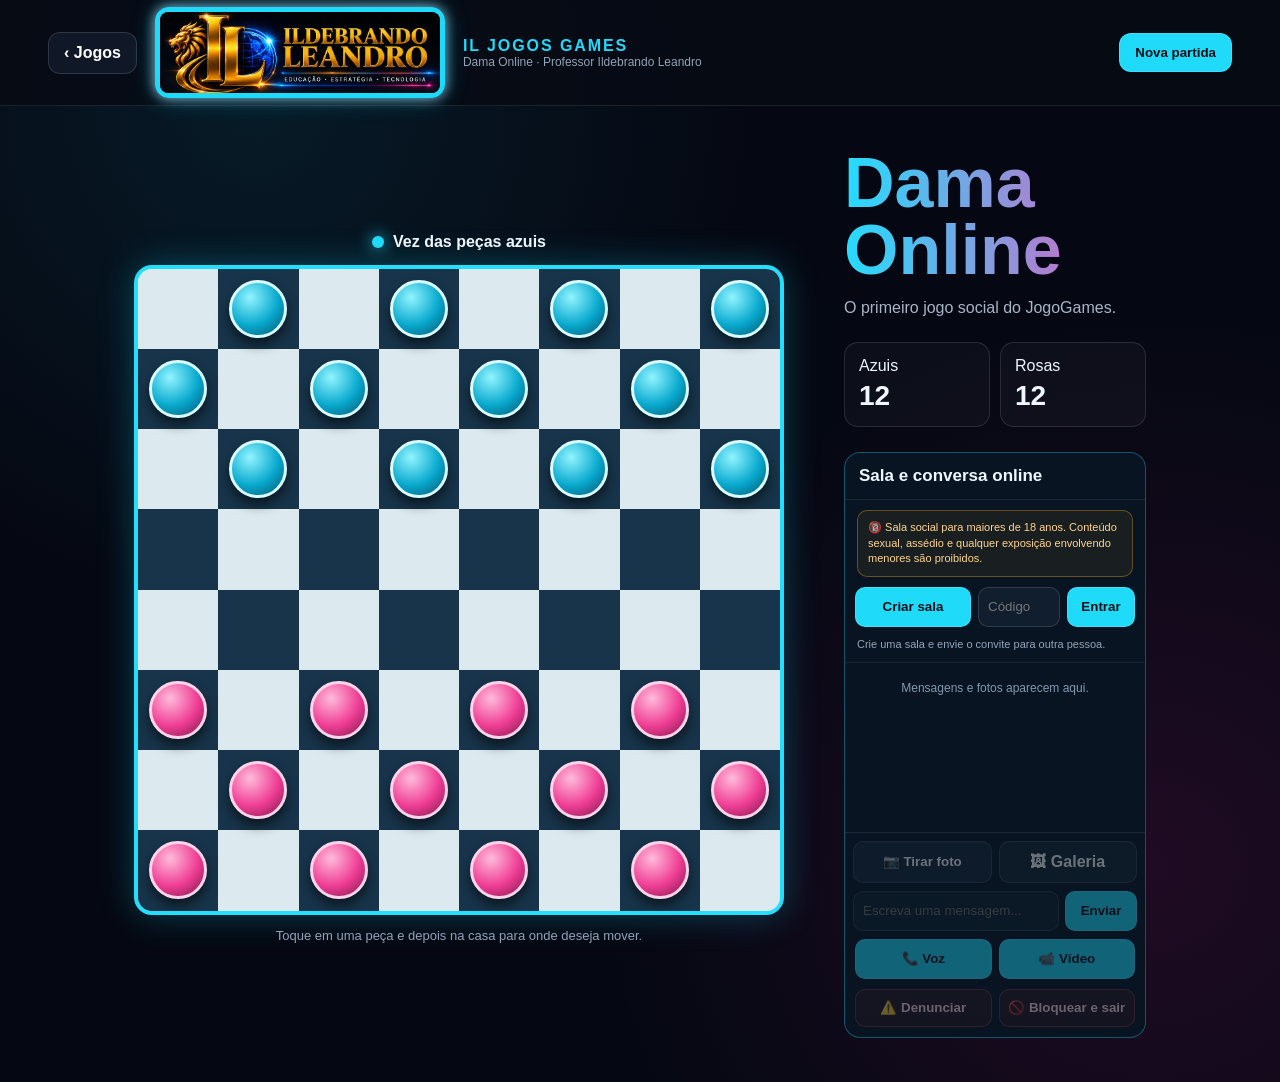
==== commit 49cd134c: "Adiciona camera interna para enviar foto no celular" ====
--- a/Dama-Online/index.html
+++ b/Dama-Online/index.html
@@ -1,4 +1,4 @@
-<!doctype html><html lang="pt-BR"><head><meta charset="utf-8"><meta name="viewport" content="width=device-width,initial-scale=1,viewport-fit=cover"><meta name="theme-color" content="#050914"><title>Dama Online Grátis | JogoGames</title><meta name="description" content="Jogue Dama Online grátis no celular ou computador. Um jogo social do Professor Ildebrando Leandro no JogoGames."><meta name="author" content="Professor Ildebrando Leandro"><meta name="robots" content="index,follow,max-image-preview:large"><link rel="canonical" href="https://jogogames.github.io/Dama-Online/"><link rel="icon" href="../assets/favicon-32.png"><meta property="og:type" content="website"><meta property="og:locale" content="pt_BR"><meta property="og:site_name" content="JogoGames"><meta property="og:title" content="Dama Online Grátis | JogoGames"><meta property="og:description" content="Jogue damas grátis no celular ou computador."><meta property="og:url" content="https://jogogames.github.io/Dama-Online/"><meta property="og:image" content="https://jogogames.github.io/assets/dama-online.svg"><meta name="twitter:card" content="summary_large_image"><meta name="twitter:title" content="Dama Online Grátis | JogoGames"><meta name="twitter:description" content="Jogue damas grátis no celular ou computador."><meta name="twitter:image" content="https://jogogames.github.io/assets/dama-online.svg"><link rel="stylesheet" href="./style.css?v=9"><link rel="stylesheet" href="./social.css?v=6"><script type="application/ld+json">{"@context":"https://schema.org","@type":"VideoGame","name":"Dama Online","url":"https://jogogames.github.io/Dama-Online/","image":"https://jogogames.github.io/assets/dama-online.svg","author":{"@type":"Person","name":"Professor Ildebrando Leandro"},"applicationCategory":"Game","operatingSystem":"Web Browser","isAccessibleForFree":true,"inLanguage":"pt-BR"}</script></head><body>
+<!doctype html><html lang="pt-BR"><head><meta charset="utf-8"><meta name="viewport" content="width=device-width,initial-scale=1,viewport-fit=cover"><meta name="theme-color" content="#050914"><title>Dama Online Grátis | JogoGames</title><meta name="description" content="Jogue Dama Online grátis no celular ou computador. Um jogo social do Professor Ildebrando Leandro no JogoGames."><meta name="author" content="Professor Ildebrando Leandro"><meta name="robots" content="index,follow,max-image-preview:large"><link rel="canonical" href="https://jogogames.github.io/Dama-Online/"><link rel="icon" href="../assets/favicon-32.png"><meta property="og:type" content="website"><meta property="og:locale" content="pt_BR"><meta property="og:site_name" content="JogoGames"><meta property="og:title" content="Dama Online Grátis | JogoGames"><meta property="og:description" content="Jogue damas grátis no celular ou computador."><meta property="og:url" content="https://jogogames.github.io/Dama-Online/"><meta property="og:image" content="https://jogogames.github.io/assets/dama-online.svg"><meta name="twitter:card" content="summary_large_image"><meta name="twitter:title" content="Dama Online Grátis | JogoGames"><meta name="twitter:description" content="Jogue damas grátis no celular ou computador."><meta name="twitter:image" content="https://jogogames.github.io/assets/dama-online.svg"><link rel="stylesheet" href="./style.css?v=9"><link rel="stylesheet" href="./social.css?v=7"><script type="application/ld+json">{"@context":"https://schema.org","@type":"VideoGame","name":"Dama Online","url":"https://jogogames.github.io/Dama-Online/","image":"https://jogogames.github.io/assets/dama-online.svg","author":{"@type":"Person","name":"Professor Ildebrando Leandro"},"applicationCategory":"Game","operatingSystem":"Web Browser","isAccessibleForFree":true,"inLanguage":"pt-BR"}</script></head><body>
 <header><a href="../" aria-label="Voltar ao JogoGames">‹ Jogos</a><span class="logo-neon"><img class="game-brand" src="../assets/logo-ildebrando-gold.png" alt="Leão dourado IL"></span><div><strong>IL JOGOS GAMES</strong><span>Dama Online · Professor Ildebrando Leandro</span></div><button id="newGame">Nova partida</button></header>
-<main><section class="game"><div class="status"><span id="turnDot"></span><strong id="status">Vez das peças azuis</strong></div><div id="board" class="board" role="grid" aria-label="Tabuleiro de damas"></div><p class="help">Toque em uma peça e depois na casa para onde deseja mover.</p></section><aside><h1>Dama Online</h1><p>O primeiro jogo social do JogoGames.</p><div class="score"><span>Azuis <b id="blueScore">12</b></span><span>Rosas <b id="pinkScore">12</b></span></div><section class="social"><h2>Sala e conversa online</h2><p class="safety-note">🔞 Sala social para maiores de 18 anos. Conteúdo sexual, assédio e qualquer exposição envolvendo menores são proibidos.</p><div class="room-tools"><button class="create-room">Criar sala</button><input id="roomCode" maxlength="6" placeholder="Código"><button class="join-room">Entrar</button></div><p id="roomState" class="room-state">Crie uma sala e envie o convite para outra pessoa.</p><button id="copyInvite" class="copy-invite" hidden>Copiar convite</button><div id="chatMessages" class="chat-messages"><p class="notice">Mensagens e fotos aparecem aqui.</p></div><div class="photo-tools"><label>📷 Tirar foto<input id="cameraPhoto" type="file" accept="image/*" capture="environment" disabled></label><label>🖼 Galeria<input id="chatPhoto" type="file" accept="image/*" disabled></label></div><form id="chatForm" class="chat-form"><input id="chatText" maxlength="500" placeholder="Escreva uma mensagem..." disabled><button id="chatSend" disabled>Enviar</button></form><div class="call-tools"><button id="voiceCall" disabled>📞 Voz</button><button id="videoCall" disabled>📹 Vídeo</button></div><div class="safety-tools"><button id="reportUser" disabled>⚠️ Denunciar</button><button id="blockUser" disabled>🚫 Bloquear e sair</button><button id="kickUser" hidden disabled>Expulsar da sala</button></div></section></aside></main><section id="videoStage" class="video-stage" hidden><video id="remoteVideo" autoplay playsinline></video><video id="mineVideo" class="mine-video" autoplay muted playsinline></video><button id="endCall">Encerrar</button></section><audio id="remoteAudio" autoplay></audio>
-<script src="./peerjs.min.js?v=1"></script><script src="./game.js?v=3"></script><script src="./social.js?v=8"></script></body></html>
+<main><section class="game"><div class="status"><span id="turnDot"></span><strong id="status">Vez das peças azuis</strong></div><div id="board" class="board" role="grid" aria-label="Tabuleiro de damas"></div><p class="help">Toque em uma peça e depois na casa para onde deseja mover.</p></section><aside><h1>Dama Online</h1><p>O primeiro jogo social do JogoGames.</p><div class="score"><span>Azuis <b id="blueScore">12</b></span><span>Rosas <b id="pinkScore">12</b></span></div><section class="social"><h2>Sala e conversa online</h2><p class="safety-note">🔞 Sala social para maiores de 18 anos. Conteúdo sexual, assédio e qualquer exposição envolvendo menores são proibidos.</p><div class="room-tools"><button class="create-room">Criar sala</button><input id="roomCode" maxlength="6" placeholder="Código"><button class="join-room">Entrar</button></div><p id="roomState" class="room-state">Crie uma sala e envie o convite para outra pessoa.</p><button id="copyInvite" class="copy-invite" hidden>Copiar convite</button><div id="chatMessages" class="chat-messages"><p class="notice">Mensagens e fotos aparecem aqui.</p></div><div class="photo-tools"><button type="button" id="cameraPhoto" disabled>📷 Tirar foto</button><label>🖼 Galeria<input id="chatPhoto" type="file" accept="image/*" disabled></label></div><form id="chatForm" class="chat-form"><input id="chatText" maxlength="500" placeholder="Escreva uma mensagem..." disabled><button id="chatSend" disabled>Enviar</button></form><div class="call-tools"><button id="voiceCall" disabled>📞 Voz</button><button id="videoCall" disabled>📹 Vídeo</button></div><div class="safety-tools"><button id="reportUser" disabled>⚠️ Denunciar</button><button id="blockUser" disabled>🚫 Bloquear e sair</button><button id="kickUser" hidden disabled>Expulsar da sala</button></div></section></aside></main><section id="videoStage" class="video-stage" hidden><video id="remoteVideo" autoplay playsinline></video><video id="mineVideo" class="mine-video" autoplay muted playsinline></video><button id="endCall">Encerrar</button></section><section id="photoStage" class="photo-stage" hidden><video id="photoPreview" autoplay muted playsinline></video><div><button id="takePhoto">Fotografar</button><button id="cancelPhoto">Cancelar</button></div></section><audio id="remoteAudio" autoplay></audio>
+<script src="./peerjs.min.js?v=1"></script><script src="./game.js?v=3"></script><script src="./social.js?v=9"></script></body></html>
--- a/Dama-Online/social.css
+++ b/Dama-Online/social.css
@@ -11,3 +11,5 @@
 .chat-form{grid-template-columns:105px 1fr 62px}.chat-form .photo-input-native{position:static;width:105px;height:40px;opacity:1;pointer-events:auto;color:transparent;padding:0;border:0;background:transparent}.photo-input-native::file-selector-button{width:105px;height:40px;border:1px solid #ffffff22;border-radius:10px;background:#172638;color:#fff;font-weight:800;cursor:pointer}
 
 .photo-tools{display:grid;grid-template-columns:1fr 1fr;gap:7px;padding:8px 8px 0;border-top:1px solid #ffffff15}.photo-tools label{position:relative;height:42px;display:grid;place-items:center;border:1px solid #ffffff22;border-radius:10px;background:#172638;color:#fff;font-weight:800;overflow:hidden}.photo-tools input{position:absolute;inset:0;width:100%;height:100%;opacity:0;cursor:pointer}.photo-tools label:has(input:disabled){opacity:.4}.chat-form{grid-template-columns:1fr 72px;border-top:0}.chat-form .photo-input-native{display:none}
+
+.photo-tools>button{height:42px;border:1px solid #ffffff22;border-radius:10px;background:#172638;color:#fff;font-weight:800}.photo-tools>button:disabled{opacity:.4}.photo-stage{position:fixed;z-index:70;inset:0;background:#02050af5;display:flex;flex-direction:column;align-items:center;justify-content:center;gap:14px}.photo-stage[hidden]{display:none}.photo-stage video{width:min(92vw,520px);max-height:75vh;border:3px solid #20dafa;border-radius:18px;background:#000}.photo-stage div{display:flex;gap:12px}.photo-stage button{padding:14px 22px;border:0;border-radius:12px;background:#20dafa;color:#031018;font-weight:900}.photo-stage #cancelPhoto{background:#ff4068;color:#fff}
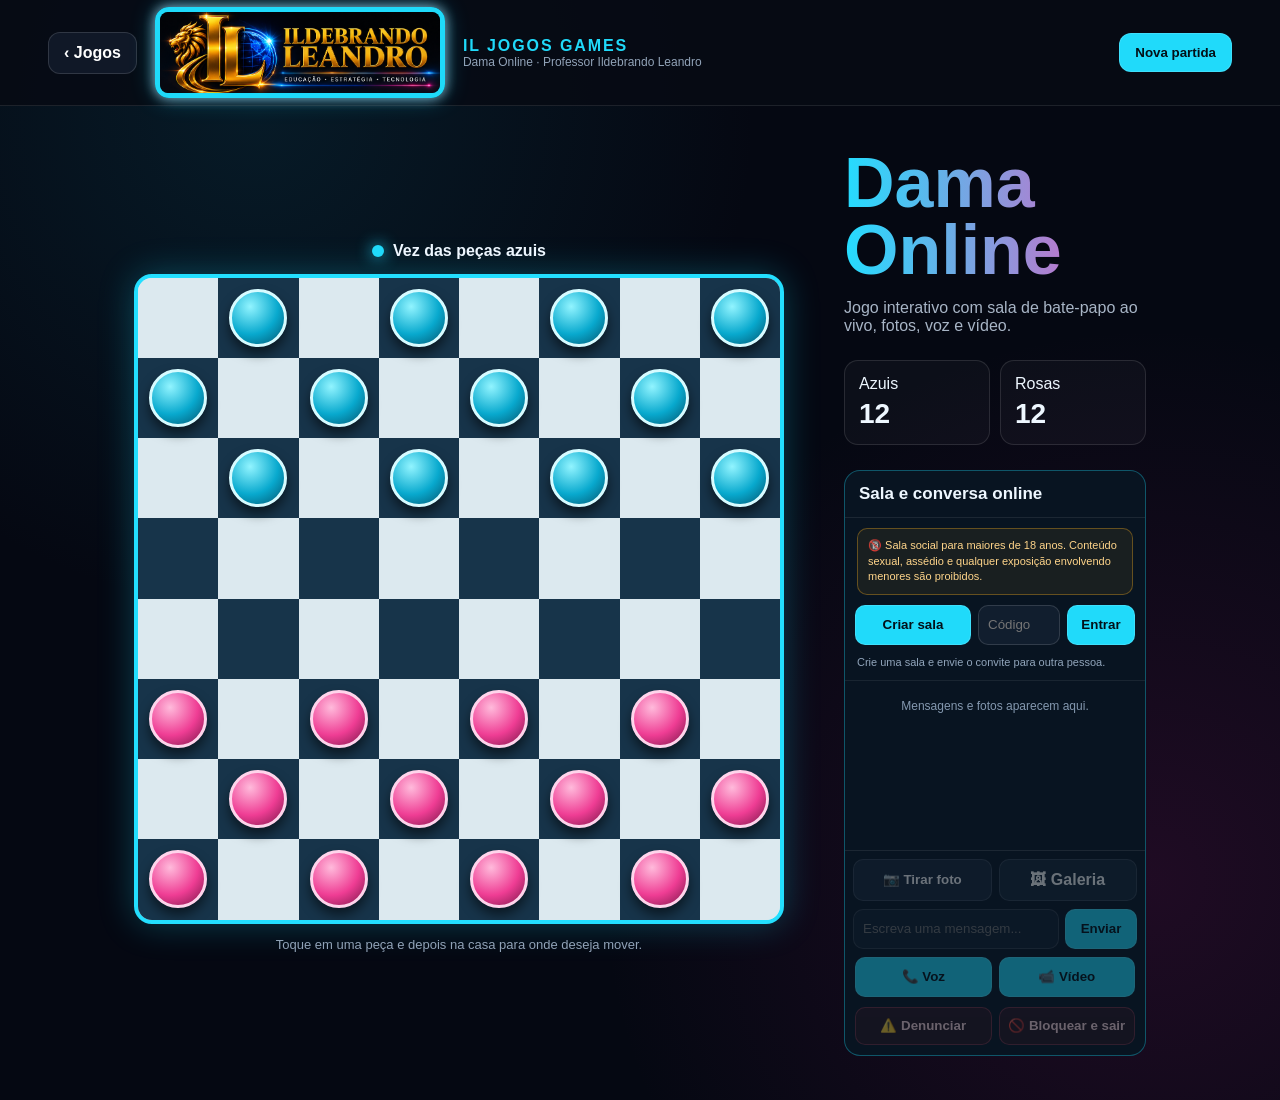
==== commit 6f5f3cd2: "Melhora SEO e capas grandes para compartilhamento" ====
--- a/Dama-Online/index.html
+++ b/Dama-Online/index.html
@@ -1,4 +1,4 @@
-<!doctype html><html lang="pt-BR"><head><meta charset="utf-8"><meta name="viewport" content="width=device-width,initial-scale=1,viewport-fit=cover"><meta name="theme-color" content="#050914"><title>Dama Online Grátis | JogoGames</title><meta name="description" content="Jogue Dama Online grátis no celular ou computador. Um jogo social do Professor Ildebrando Leandro no JogoGames."><meta name="author" content="Professor Ildebrando Leandro"><meta name="robots" content="index,follow,max-image-preview:large"><link rel="canonical" href="https://jogogames.github.io/Dama-Online/"><link rel="icon" href="../assets/favicon-32.png"><meta property="og:type" content="website"><meta property="og:locale" content="pt_BR"><meta property="og:site_name" content="JogoGames"><meta property="og:title" content="Dama Online Grátis | JogoGames"><meta property="og:description" content="Jogue damas grátis no celular ou computador."><meta property="og:url" content="https://jogogames.github.io/Dama-Online/"><meta property="og:image" content="https://jogogames.github.io/assets/dama-online.svg"><meta name="twitter:card" content="summary_large_image"><meta name="twitter:title" content="Dama Online Grátis | JogoGames"><meta name="twitter:description" content="Jogue damas grátis no celular ou computador."><meta name="twitter:image" content="https://jogogames.github.io/assets/dama-online.svg"><link rel="stylesheet" href="./style.css?v=9"><link rel="stylesheet" href="./social.css?v=7"><script type="application/ld+json">{"@context":"https://schema.org","@type":"VideoGame","name":"Dama Online","url":"https://jogogames.github.io/Dama-Online/","image":"https://jogogames.github.io/assets/dama-online.svg","author":{"@type":"Person","name":"Professor Ildebrando Leandro"},"applicationCategory":"Game","operatingSystem":"Web Browser","isAccessibleForFree":true,"inLanguage":"pt-BR"}</script></head><body>
+<!doctype html><html lang="pt-BR"><head><meta charset="utf-8"><meta name="viewport" content="width=device-width,initial-scale=1,viewport-fit=cover"><meta name="theme-color" content="#050914"><title>Jogo de Dama Online Grátis com Amigos | JogoGames</title><meta name="description" content="Jogue Dama Online grátis com amigos. Jogo interativo com sala de bate-papo ao vivo, fotos, voz e vídeo no celular ou computador."><meta name="author" content="Professor Ildebrando Leandro"><meta name="robots" content="index,follow,max-image-preview:large"><link rel="canonical" href="https://jogogames.github.io/Dama-Online/"><link rel="icon" href="../assets/favicon-32.png"><meta property="og:type" content="website"><meta property="og:locale" content="pt_BR"><meta property="og:site_name" content="JogoGames"><meta property="og:title" content="Jogo de Dama Online Grátis com Amigos | JogoGames"><meta property="og:description" content="Jogo de Dama interativo com sala de bate-papo ao vivo, fotos, voz e vídeo. Jogue grátis com amigos."><meta property="og:url" content="https://jogogames.github.io/Dama-Online/"><meta property="og:image" content="https://jogogames.github.io/assets/dama-online-whatsapp-1200x630.png"><meta property="og:image:secure_url" content="https://jogogames.github.io/assets/dama-online-whatsapp-1200x630.png"><meta property="og:image:type" content="image/png"><meta property="og:image:width" content="1200"><meta property="og:image:height" content="630"><meta property="og:image:alt" content="Dama Online do Professor Ildebrando Leandro"><meta name="twitter:card" content="summary_large_image"><meta name="twitter:title" content="Jogo de Dama Online Grátis com Amigos | JogoGames"><meta name="twitter:description" content="Jogo de Dama interativo com sala de bate-papo ao vivo, fotos, voz e vídeo. Jogue grátis com amigos."><meta name="twitter:image" content="https://jogogames.github.io/assets/dama-online-whatsapp-1200x630.png"><link rel="stylesheet" href="./style.css?v=9"><link rel="stylesheet" href="./social.css?v=7"><script type="application/ld+json">{"@context":"https://schema.org","@type":"VideoGame","name":"Dama Online","url":"https://jogogames.github.io/Dama-Online/","image":"https://jogogames.github.io/assets/dama-online-whatsapp-1200x630.png","author":{"@type":"Person","name":"Professor Ildebrando Leandro"},"applicationCategory":"Game","operatingSystem":"Web Browser","isAccessibleForFree":true,"inLanguage":"pt-BR"}</script><script async src="https://www.googletagmanager.com/gtag/js?id=G-5PKOH4M5QY"></script><script>window.dataLayer=window.dataLayer||[];function gtag(){dataLayer.push(arguments)}gtag("js",new Date());gtag("config","G-5PKOH4M5QY");</script></head><body>
 <header><a href="../" aria-label="Voltar ao JogoGames">‹ Jogos</a><span class="logo-neon"><img class="game-brand" src="../assets/logo-ildebrando-gold.png" alt="Leão dourado IL"></span><div><strong>IL JOGOS GAMES</strong><span>Dama Online · Professor Ildebrando Leandro</span></div><button id="newGame">Nova partida</button></header>
-<main><section class="game"><div class="status"><span id="turnDot"></span><strong id="status">Vez das peças azuis</strong></div><div id="board" class="board" role="grid" aria-label="Tabuleiro de damas"></div><p class="help">Toque em uma peça e depois na casa para onde deseja mover.</p></section><aside><h1>Dama Online</h1><p>O primeiro jogo social do JogoGames.</p><div class="score"><span>Azuis <b id="blueScore">12</b></span><span>Rosas <b id="pinkScore">12</b></span></div><section class="social"><h2>Sala e conversa online</h2><p class="safety-note">🔞 Sala social para maiores de 18 anos. Conteúdo sexual, assédio e qualquer exposição envolvendo menores são proibidos.</p><div class="room-tools"><button class="create-room">Criar sala</button><input id="roomCode" maxlength="6" placeholder="Código"><button class="join-room">Entrar</button></div><p id="roomState" class="room-state">Crie uma sala e envie o convite para outra pessoa.</p><button id="copyInvite" class="copy-invite" hidden>Copiar convite</button><div id="chatMessages" class="chat-messages"><p class="notice">Mensagens e fotos aparecem aqui.</p></div><div class="photo-tools"><button type="button" id="cameraPhoto" disabled>📷 Tirar foto</button><label>🖼 Galeria<input id="chatPhoto" type="file" accept="image/*" disabled></label></div><form id="chatForm" class="chat-form"><input id="chatText" maxlength="500" placeholder="Escreva uma mensagem..." disabled><button id="chatSend" disabled>Enviar</button></form><div class="call-tools"><button id="voiceCall" disabled>📞 Voz</button><button id="videoCall" disabled>📹 Vídeo</button></div><div class="safety-tools"><button id="reportUser" disabled>⚠️ Denunciar</button><button id="blockUser" disabled>🚫 Bloquear e sair</button><button id="kickUser" hidden disabled>Expulsar da sala</button></div></section></aside></main><section id="videoStage" class="video-stage" hidden><video id="remoteVideo" autoplay playsinline></video><video id="mineVideo" class="mine-video" autoplay muted playsinline></video><button id="endCall">Encerrar</button></section><section id="photoStage" class="photo-stage" hidden><video id="photoPreview" autoplay muted playsinline></video><div><button id="takePhoto">Fotografar</button><button id="cancelPhoto">Cancelar</button></div></section><audio id="remoteAudio" autoplay></audio>
+<main><section class="game"><div class="status"><span id="turnDot"></span><strong id="status">Vez das peças azuis</strong></div><div id="board" class="board" role="grid" aria-label="Tabuleiro de damas"></div><p class="help">Toque em uma peça e depois na casa para onde deseja mover.</p></section><aside><h1>Dama Online</h1><p>Jogo interativo com sala de bate-papo ao vivo, fotos, voz e vídeo.</p><div class="score"><span>Azuis <b id="blueScore">12</b></span><span>Rosas <b id="pinkScore">12</b></span></div><section class="social"><h2>Sala e conversa online</h2><p class="safety-note">🔞 Sala social para maiores de 18 anos. Conteúdo sexual, assédio e qualquer exposição envolvendo menores são proibidos.</p><div class="room-tools"><button class="create-room">Criar sala</button><input id="roomCode" maxlength="6" placeholder="Código"><button class="join-room">Entrar</button></div><p id="roomState" class="room-state">Crie uma sala e envie o convite para outra pessoa.</p><button id="copyInvite" class="copy-invite" hidden>Copiar convite</button><div id="chatMessages" class="chat-messages"><p class="notice">Mensagens e fotos aparecem aqui.</p></div><div class="photo-tools"><button type="button" id="cameraPhoto" disabled>📷 Tirar foto</button><label>🖼 Galeria<input id="chatPhoto" type="file" accept="image/*" disabled></label></div><form id="chatForm" class="chat-form"><input id="chatText" maxlength="500" placeholder="Escreva uma mensagem..." disabled><button id="chatSend" disabled>Enviar</button></form><div class="call-tools"><button id="voiceCall" disabled>📞 Voz</button><button id="videoCall" disabled>📹 Vídeo</button></div><div class="safety-tools"><button id="reportUser" disabled>⚠️ Denunciar</button><button id="blockUser" disabled>🚫 Bloquear e sair</button><button id="kickUser" hidden disabled>Expulsar da sala</button></div></section></aside></main><section id="videoStage" class="video-stage" hidden><video id="remoteVideo" autoplay playsinline></video><video id="mineVideo" class="mine-video" autoplay muted playsinline></video><button id="endCall">Encerrar</button></section><section id="photoStage" class="photo-stage" hidden><video id="photoPreview" autoplay muted playsinline></video><div><button id="takePhoto">Fotografar</button><button id="cancelPhoto">Cancelar</button></div></section><audio id="remoteAudio" autoplay></audio>
 <script src="./peerjs.min.js?v=1"></script><script src="./game.js?v=3"></script><script src="./social.js?v=9"></script></body></html>
